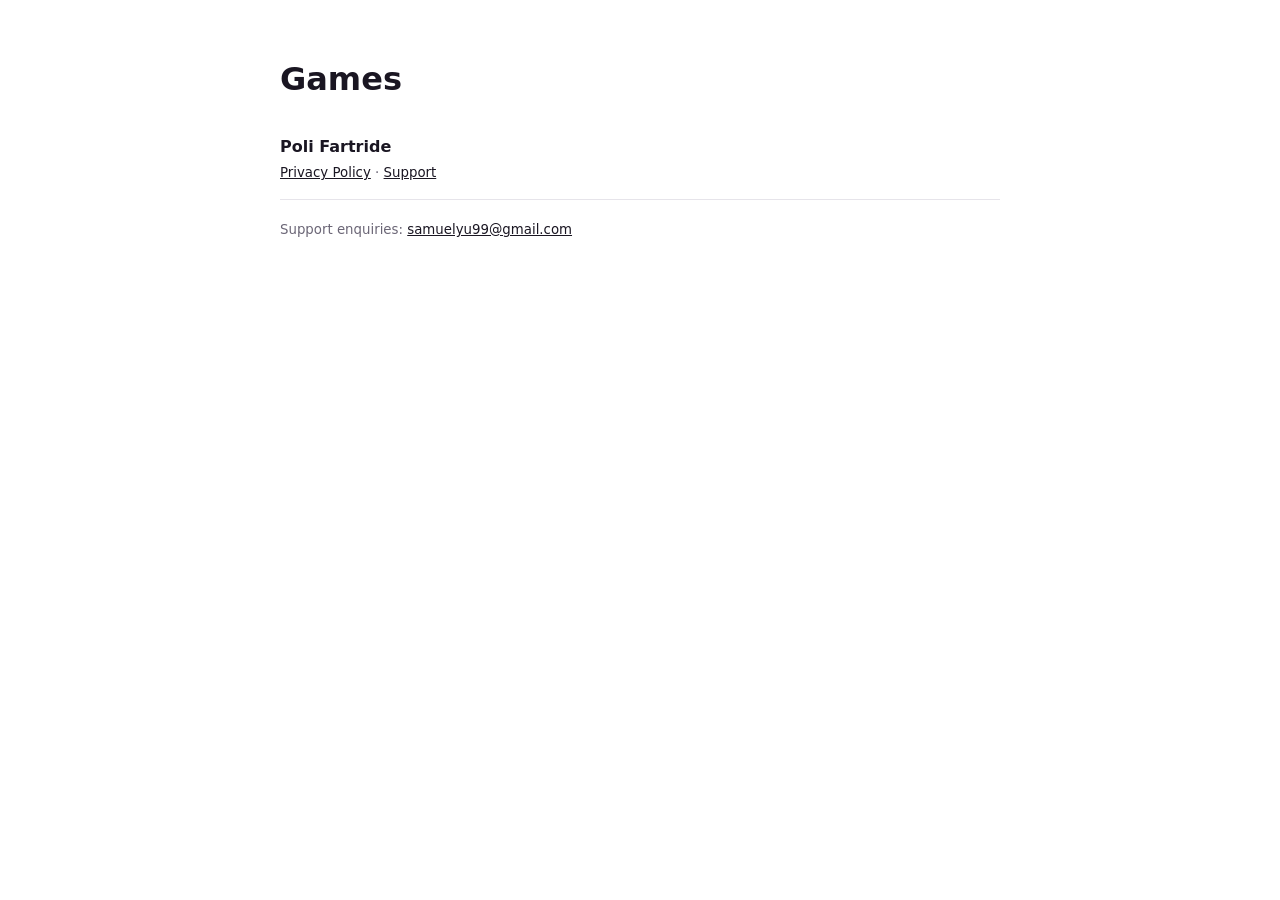
==== index.html @ e3ce4f30 "Studio site: privacy + support pages for Poli Fartride, reusable per-game structure" ====
<!doctype html>
<html lang="en"><head><meta charset="utf-8">
<meta name="viewport" content="width=device-width,initial-scale=1">
<title>Games</title>
<style>
body{font:16px/1.6 system-ui,-apple-system,Segoe UI,sans-serif;max-width:720px;margin:60px auto;padding:0 20px;color:#1a1622}
h1{line-height:1.2}ul{list-style:none;padding:0}
li{padding:14px 0;border-bottom:1px solid #e6e4ea}
a{color:#1a1622}small{color:#6b6676}
</style></head><body>
<h1>Games</h1>
<ul>
  <li><strong>Poli Fartride</strong><br>
    <small><a href="polifartride/privacy.html">Privacy Policy</a> ·
    <a href="polifartride/support.html">Support</a></small></li>
</ul>
<p><small>Support enquiries: <a href="mailto:samuelyu99@gmail.com">samuelyu99@gmail.com</a></small></p>
</body></html>
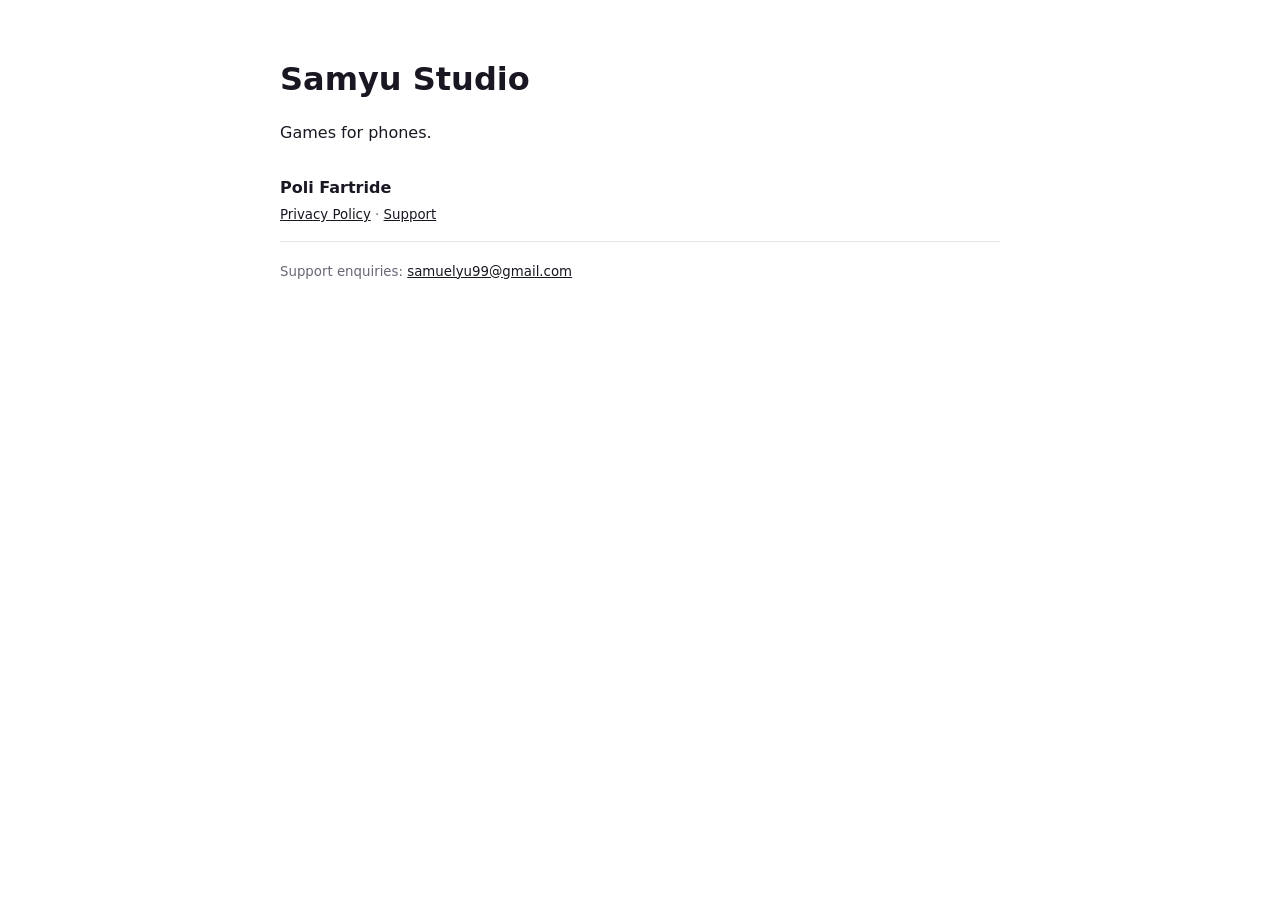
==== commit d13ce0ad: "Point site at samyu.studio custom domain" ====
--- a/index.html
+++ b/index.html
@@ -1,14 +1,15 @@
 <!doctype html>
 <html lang="en"><head><meta charset="utf-8">
 <meta name="viewport" content="width=device-width,initial-scale=1">
-<title>Games</title>
+<title>Samyu Studio</title>
 <style>
 body{font:16px/1.6 system-ui,-apple-system,Segoe UI,sans-serif;max-width:720px;margin:60px auto;padding:0 20px;color:#1a1622}
 h1{line-height:1.2}ul{list-style:none;padding:0}
 li{padding:14px 0;border-bottom:1px solid #e6e4ea}
 a{color:#1a1622}small{color:#6b6676}
 </style></head><body>
-<h1>Games</h1>
+<h1>Samyu Studio</h1>
+<p>Games for phones.</p>
 <ul>
   <li><strong>Poli Fartride</strong><br>
     <small><a href="polifartride/privacy.html">Privacy Policy</a> ·
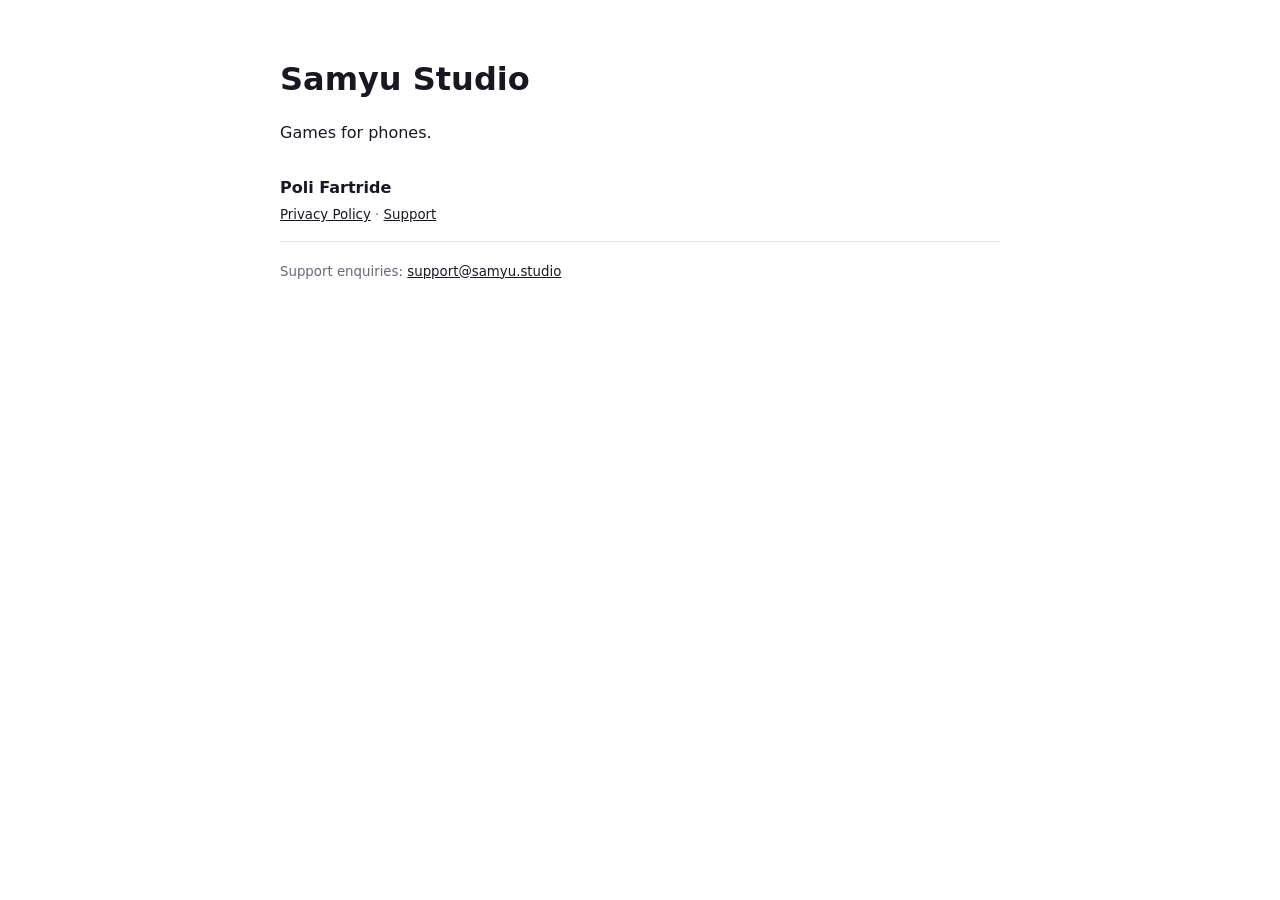
==== commit 44ff4ff8: "Use support@samyu.studio as the public contact" ====
--- a/index.html
+++ b/index.html
@@ -15,5 +15,5 @@
     <small><a href="polifartride/privacy.html">Privacy Policy</a> ·
     <a href="polifartride/support.html">Support</a></small></li>
 </ul>
-<p><small>Support enquiries: <a href="mailto:samuelyu99@gmail.com">samuelyu99@gmail.com</a></small></p>
+<p><small>Support enquiries: <a href="mailto:support@samyu.studio">support@samyu.studio</a></small></p>
 </body></html>
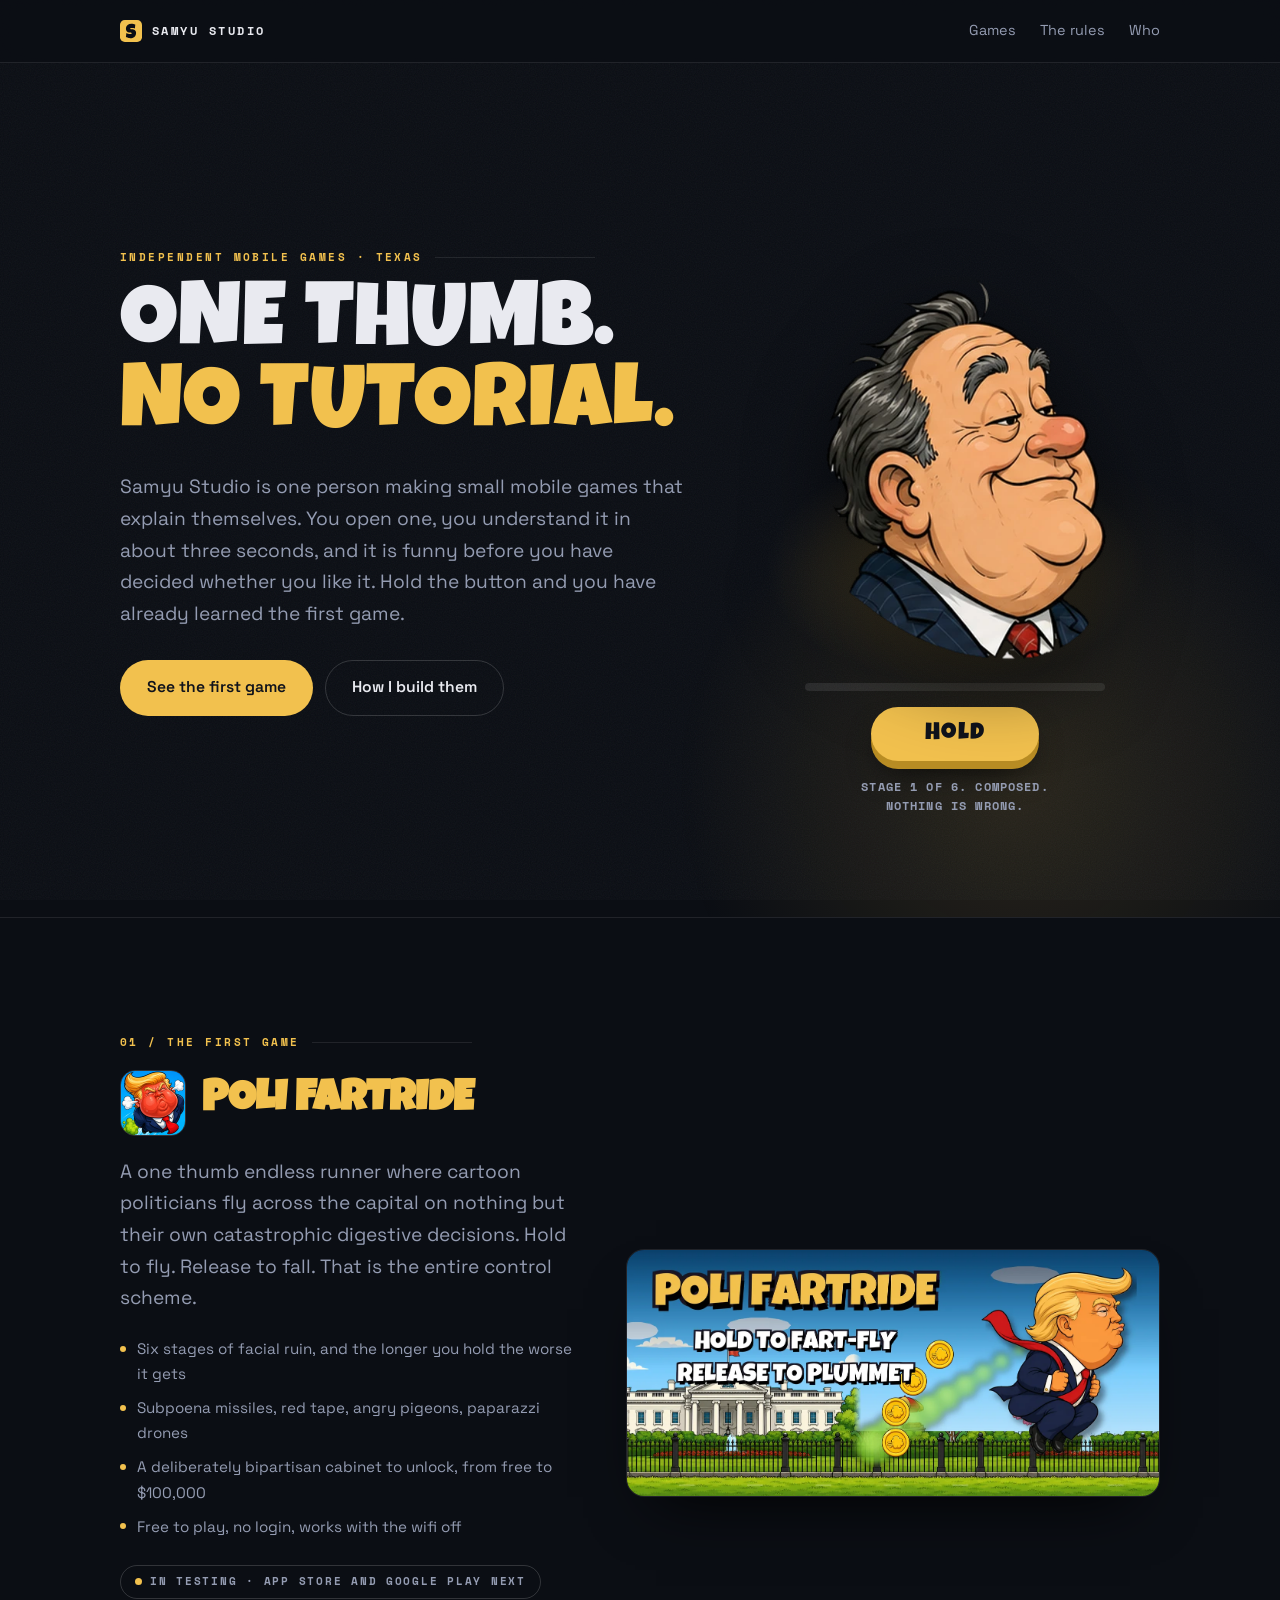
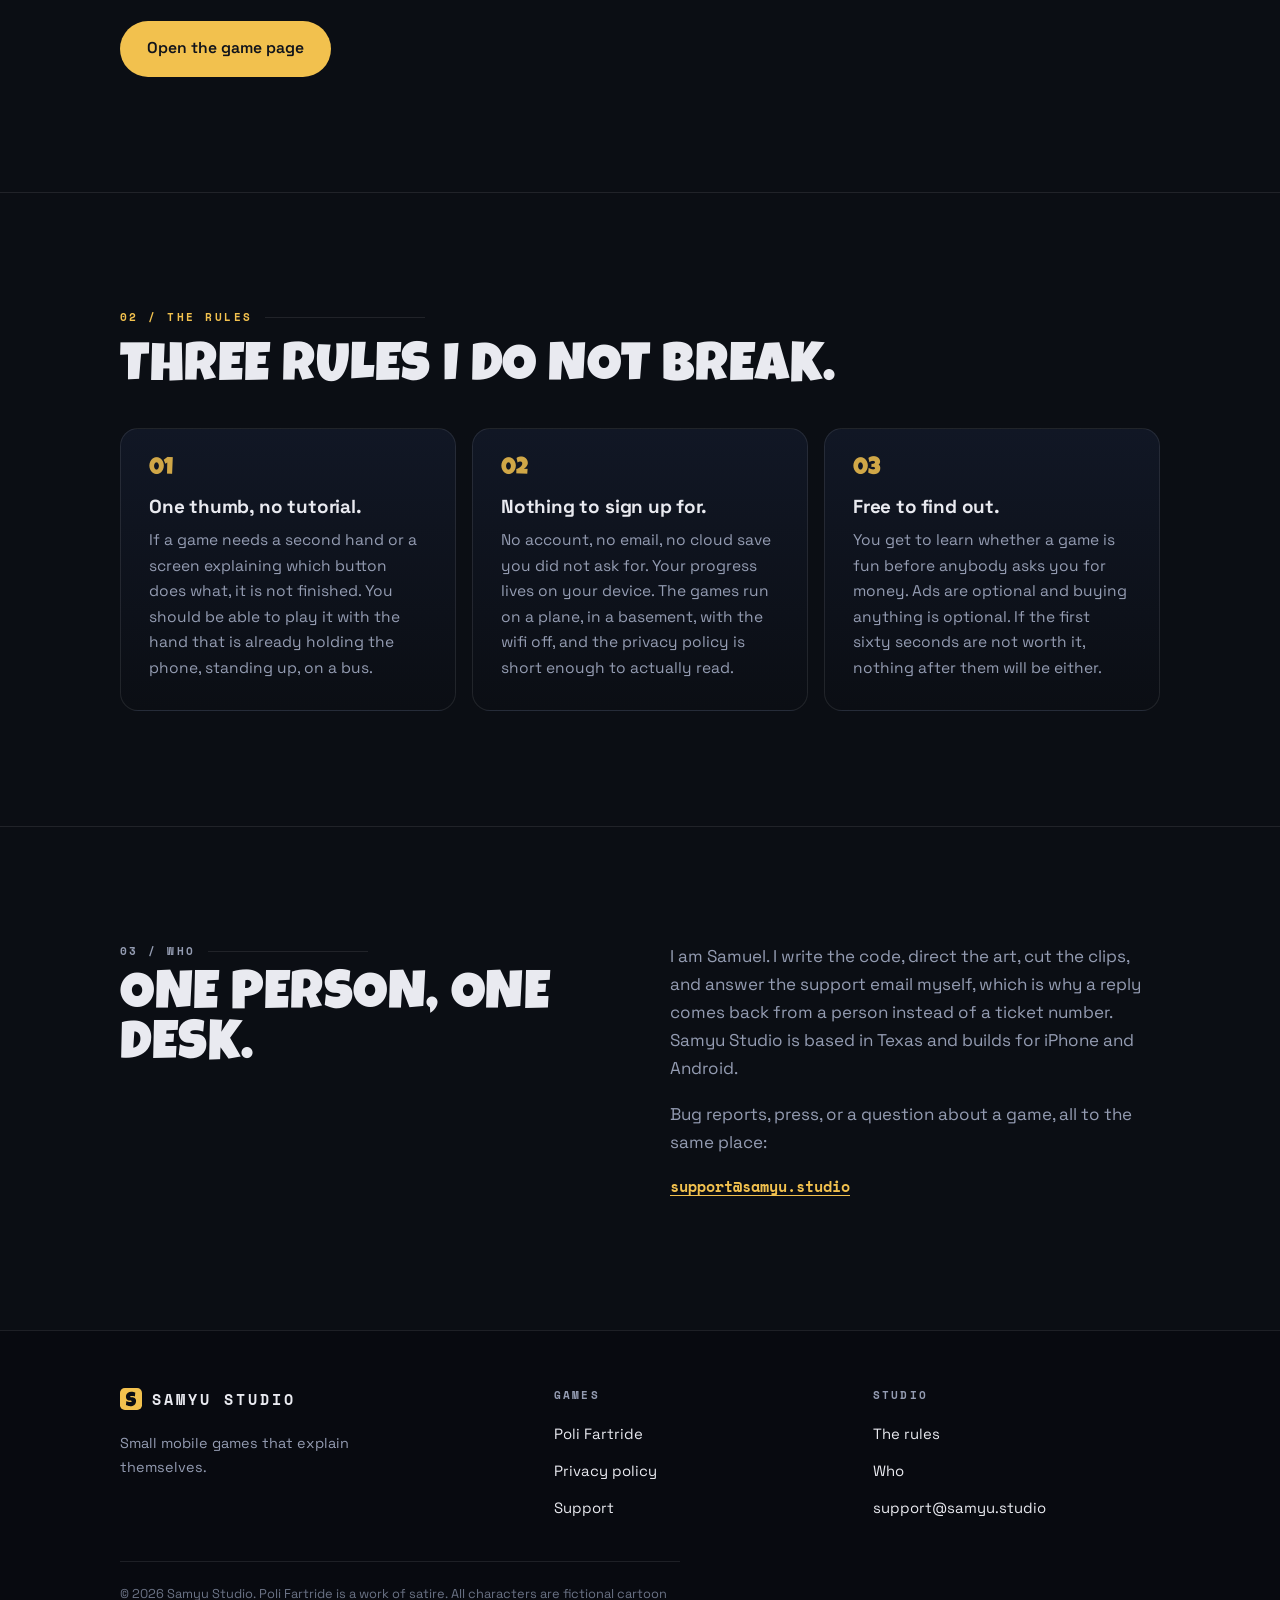
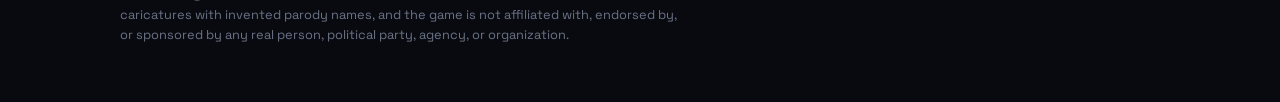
==== commit b430869f: "Rebuild samyu.studio as a game studio site Replaces the twenty-line stub with a real studio site, wi" ====
--- a/index.html
+++ b/index.html
@@ -1,19 +1,248 @@
-<!doctype html>
-<html lang="en"><head><meta charset="utf-8">
-<meta name="viewport" content="width=device-width,initial-scale=1">
-<title>Samyu Studio</title>
-<style>
-body{font:16px/1.6 system-ui,-apple-system,Segoe UI,sans-serif;max-width:720px;margin:60px auto;padding:0 20px;color:#1a1622}
-h1{line-height:1.2}ul{list-style:none;padding:0}
-li{padding:14px 0;border-bottom:1px solid #e6e4ea}
-a{color:#1a1622}small{color:#6b6676}
-</style></head><body>
-<h1>Samyu Studio</h1>
-<p>Games for phones.</p>
-<ul>
-  <li><strong>Poli Fartride</strong><br>
-    <small><a href="polifartride/privacy.html">Privacy Policy</a> ·
-    <a href="polifartride/support.html">Support</a></small></li>
-</ul>
-<p><small>Support enquiries: <a href="mailto:support@samyu.studio">support@samyu.studio</a></small></p>
-</body></html>
+<!doctype html>
+<html lang="en">
+  <head>
+    <meta charset="utf-8" />
+    <meta name="viewport" content="width=device-width, initial-scale=1" />
+    <title>Samyu Studio — small mobile games that explain themselves</title>
+    <meta
+      name="description"
+      content="Samyu Studio is a one person game studio in Texas making mobile games you play with one thumb and understand in three seconds. First game: Poli Fartride."
+    />
+    <link rel="canonical" href="https://samyu.studio/" />
+    <meta name="theme-color" content="#0b0e14" />
+    <link rel="icon" href="/assets/img/favicon.svg" type="image/svg+xml" />
+    <link rel="apple-touch-icon" href="/assets/img/apple-touch-icon.png" />
+
+    <meta property="og:type" content="website" />
+    <meta property="og:site_name" content="Samyu Studio" />
+    <meta property="og:title" content="Samyu Studio" />
+    <meta
+      property="og:description"
+      content="One thumb. No tutorial. Small mobile games that explain themselves."
+    />
+    <meta property="og:url" content="https://samyu.studio/" />
+    <meta property="og:image" content="https://samyu.studio/assets/img/og-studio.jpg" />
+    <meta property="og:image:width" content="1200" />
+    <meta property="og:image:height" content="630" />
+    <meta name="twitter:card" content="summary_large_image" />
+    <meta name="twitter:title" content="Samyu Studio" />
+    <meta
+      name="twitter:description"
+      content="One thumb. No tutorial. Small mobile games that explain themselves."
+    />
+    <meta name="twitter:image" content="https://samyu.studio/assets/img/og-studio.jpg" />
+
+    <!-- The two faces on the first screen. Preloaded so the headline and the
+         character paint together instead of one arriving after the other. -->
+    <link rel="preload" as="font" type="font/woff2" crossorigin href="/assets/fonts/luckiest-guy.woff2" />
+    <link rel="preload" as="font" type="font/woff2" crossorigin href="/assets/fonts/space-grotesk.woff2" />
+    <link rel="preload" as="image" fetchpriority="high" href="/assets/img/strain-0.webp" />
+
+    <link rel="stylesheet" href="/assets/css/site.css" />
+    <link rel="stylesheet" href="/assets/css/studio.css" />
+
+    <script type="application/ld+json">
+      {
+        "@context": "https://schema.org",
+        "@type": "Organization",
+        "name": "Samyu Studio",
+        "url": "https://samyu.studio/",
+        "logo": "https://samyu.studio/assets/img/favicon.svg",
+        "description": "Independent mobile game studio making one-thumb games for iOS and Android.",
+        "email": "support@samyu.studio",
+        "founder": { "@type": "Person", "name": "Samuel Yu" },
+        "address": { "@type": "PostalAddress", "addressRegion": "TX", "addressCountry": "US" }
+      }
+    </script>
+  </head>
+  <body>
+    <a class="skip" href="#main">Skip to content</a>
+
+    <header class="nav">
+      <div class="shell nav-in">
+        <a class="wordmark" href="/">
+          <img class="mark" src="/assets/img/favicon.svg" width="22" height="22" alt="" />
+          Samyu Studio
+        </a>
+        <nav class="nav-links" aria-label="Primary">
+          <a href="#games">Games</a>
+          <a href="#studio" class="hide-sm">The rules</a>
+          <a href="#who">Who</a>
+        </nav>
+      </div>
+    </header>
+
+    <main id="main">
+      <!-- ================================================== hero + demo == -->
+      <section class="hero">
+        <div class="shell hero-in">
+          <div>
+            <p class="label">Independent mobile games · Texas</p>
+            <h1 class="display">One thumb. <span class="l2">No tutorial.</span></h1>
+            <p class="lede">
+              Samyu Studio is one person making small mobile games that explain themselves. You open
+              one, you understand it in about three seconds, and it is funny before you have decided
+              whether you like it. Hold the button and you have already learned the first game.
+            </p>
+            <div class="cta-row">
+              <a class="btn btn-primary" href="/polifartride/">See the first game</a>
+              <a class="btn btn-ghost" href="#studio">How I build them</a>
+            </div>
+          </div>
+
+          <!-- The hold demo is the real game's six-stage strain art, driven by the
+               real game's only input. It is the pitch, not a decoration. -->
+          <div class="strain" data-strain>
+            <div class="strain-stage">
+              <img data-frame class="is-on" src="/assets/img/strain-0.webp" width="440" height="670" alt="A cartoon politician, composed, before anything goes wrong" fetchpriority="high" />
+              <img data-frame src="/assets/img/strain-1.webp" width="440" height="670" alt="" aria-hidden="true" />
+              <img data-frame src="/assets/img/strain-2.webp" width="440" height="670" alt="" aria-hidden="true" />
+              <img data-frame src="/assets/img/strain-3.webp" width="440" height="670" alt="" aria-hidden="true" />
+              <img data-frame src="/assets/img/strain-4.webp" width="440" height="670" alt="" aria-hidden="true" />
+              <img data-frame src="/assets/img/strain-5.webp" width="440" height="670" alt="" aria-hidden="true" />
+            </div>
+            <div class="strain-meter" aria-hidden="true"><span data-fill></span></div>
+            <button class="hold" type="button" data-hold>Hold</button>
+            <p class="strain-read" data-readout aria-live="polite"></p>
+          </div>
+        </div>
+      </section>
+
+      <hr class="rule" />
+
+      <!-- ======================================================= the game == -->
+      <section id="games">
+        <div class="shell">
+          <p class="label">01 / The first game</p>
+          <div class="feature">
+            <div>
+              <div class="feature-head">
+                <img src="/assets/img/icon-poli-512.webp" width="512" height="512" alt="Poli Fartride app icon" />
+                <h2 class="game-title">Poli&nbsp;Fartride</h2>
+              </div>
+              <p class="lede">
+                A one thumb endless runner where cartoon politicians fly across the capital on
+                nothing but their own catastrophic digestive decisions. Hold to fly. Release to
+                fall. That is the entire control scheme.
+              </p>
+              <ul class="spec">
+                <li>Six stages of facial ruin, and the longer you hold the worse it gets</li>
+                <li>Subpoena missiles, red tape, angry pigeons, paparazzi drones</li>
+                <li>A deliberately bipartisan cabinet to unlock, from free to $100,000</li>
+                <li>Free to play, no login, works with the wifi off</li>
+              </ul>
+              <p class="pill" style="margin: 0 0 22px"><span class="dot"></span>In testing · App Store and Google Play next</p>
+              <div class="cta-row" style="margin-top: 0">
+                <a class="btn btn-primary" href="/polifartride/">Open the game page</a>
+              </div>
+            </div>
+            <div class="shot">
+              <img src="/assets/img/shot-1.webp" width="1389" height="642" alt="Poli Fartride key art: a caricature politician fart-flying past the White House, captioned hold to fart-fly, release to plummet" loading="lazy" />
+            </div>
+          </div>
+        </div>
+      </section>
+
+      <hr class="rule" />
+
+      <!-- ========================================================= rules == -->
+      <section id="studio">
+        <div class="shell">
+          <p class="label">02 / The rules</p>
+          <h2 class="display" style="margin-bottom: 34px">Three rules I do not break.</h2>
+          <div class="grid-3">
+            <div class="card">
+              <span class="num">01</span>
+              <h3>One thumb, no tutorial.</h3>
+              <p>
+                If a game needs a second hand or a screen explaining which button does what, it is
+                not finished. You should be able to play it with the hand that is already holding
+                the phone, standing up, on a bus.
+              </p>
+            </div>
+            <div class="card">
+              <span class="num">02</span>
+              <h3>Nothing to sign up for.</h3>
+              <p>
+                No account, no email, no cloud save you did not ask for. Your progress lives on your
+                device. The games run on a plane, in a basement, with the wifi off, and the privacy
+                policy is short enough to actually read.
+              </p>
+            </div>
+            <div class="card">
+              <span class="num">03</span>
+              <h3>Free to find out.</h3>
+              <p>
+                You get to learn whether a game is fun before anybody asks you for money. Ads are
+                optional and buying anything is optional. If the first sixty seconds are not worth
+                it, nothing after them will be either.
+              </p>
+            </div>
+          </div>
+        </div>
+      </section>
+
+      <hr class="rule" />
+
+      <!-- =========================================================== who == -->
+      <section id="who">
+        <div class="shell who">
+          <div>
+            <p class="label">03 / Who</p>
+            <h2 class="display">One person, one desk.</h2>
+          </div>
+          <div>
+            <p>
+              I am Samuel. I write the code, direct the art, cut the clips, and answer the support
+              email myself, which is why a reply comes back from a person instead of a ticket
+              number. Samyu Studio is based in Texas and builds for iPhone and Android.
+            </p>
+            <p>
+              Bug reports, press, or a question about a game, all to the same place:
+            </p>
+            <p class="mail"><a href="mailto:support@samyu.studio">support@samyu.studio</a></p>
+          </div>
+        </div>
+      </section>
+    </main>
+
+    <footer class="foot">
+      <div class="shell">
+        <div class="foot-grid">
+          <div class="foot-brand">
+            <a class="wordmark" href="/">
+              <img class="mark" src="/assets/img/favicon.svg" width="22" height="22" alt="" />
+              Samyu Studio
+            </a>
+            <p style="color: var(--muted); font-size: 0.9rem; max-width: 34ch; margin: 14px 0 0">
+              Small mobile games that explain themselves.
+            </p>
+          </div>
+          <div>
+            <h4>Games</h4>
+            <ul>
+              <li><a href="/polifartride/">Poli Fartride</a></li>
+              <li><a href="/polifartride/privacy.html">Privacy policy</a></li>
+              <li><a href="/polifartride/support.html">Support</a></li>
+            </ul>
+          </div>
+          <div>
+            <h4>Studio</h4>
+            <ul>
+              <li><a href="#studio">The rules</a></li>
+              <li><a href="#who">Who</a></li>
+              <li><a href="mailto:support@samyu.studio">support@samyu.studio</a></li>
+            </ul>
+          </div>
+        </div>
+        <p class="fineprint">
+          © 2026 Samyu Studio. Poli Fartride is a work of satire. All characters are fictional
+          cartoon caricatures with invented parody names, and the game is not affiliated with,
+          endorsed by, or sponsored by any real person, political party, agency, or organization.
+        </p>
+      </div>
+    </footer>
+
+    <script src="/assets/js/strain.js" defer></script>
+  </body>
+</html>
--- a/assets/css/site.css
+++ b/assets/css/site.css
@@ -0,0 +1,430 @@
+/* =========================================================================
+   samyu.studio — shared design system
+
+   One stylesheet for the whole domain: the studio pages, the per-game pages,
+   and the privacy/support pages the app stores link to. The legal pages are
+   part of the brand here rather than an afterthought, because they are the
+   pages Apple, Google and actual players are most likely to open first.
+
+   Fonts are self-hosted (three files, 66 KB total). Luckiest Guy is the
+   typeface the game itself renders in, so the site and the product speak in
+   the same voice.
+   ========================================================================= */
+
+/* ---------------------------------------------------------------- fonts -- */
+@font-face {
+  font-family: 'Luckiest Guy';
+  src: url('../fonts/luckiest-guy.woff2') format('woff2');
+  font-weight: 400;
+  font-display: swap;
+}
+@font-face {
+  font-family: 'Space Grotesk';
+  src: url('../fonts/space-grotesk.woff2') format('woff2');
+  font-weight: 300 700; /* variable: one file covers the range */
+  font-display: swap;
+}
+@font-face {
+  font-family: 'Space Mono';
+  src: url('../fonts/space-mono-700.woff2') format('woff2');
+  font-weight: 700;
+  font-display: swap;
+}
+
+/* ---------------------------------------------------------------- tokens -- */
+:root {
+  --ink: #0b0e14;
+  --ink-2: #111725;
+  --ink-3: #1a2133;
+  --line: rgba(255, 255, 255, 0.09);
+  --line-2: rgba(255, 255, 255, 0.16);
+  --text: #e9eaf0;
+  --muted: #949cb2;
+  --gold: #f2c14e;
+  --gold-hot: #ffd873;
+  --red: #d63b31;
+  --sky: #11a6fd;
+
+  --display: 'Luckiest Guy', 'Arial Black', system-ui, sans-serif;
+  --sans: 'Space Grotesk', system-ui, -apple-system, 'Segoe UI', sans-serif;
+  --mono: 'Space Mono', ui-monospace, 'SFMono-Regular', Menlo, monospace;
+
+  --shell: 1120px;
+  --pad: clamp(20px, 5vw, 40px);
+  --radius: 18px;
+}
+
+/* ----------------------------------------------------------------- base -- */
+*,
+*::before,
+*::after {
+  box-sizing: border-box;
+}
+html {
+  -webkit-text-size-adjust: 100%;
+  scroll-behavior: smooth;
+}
+@media (prefers-reduced-motion: reduce) {
+  html {
+    scroll-behavior: auto;
+  }
+}
+body {
+  margin: 0;
+  background: var(--ink);
+  color: var(--text);
+  font-family: var(--sans);
+  font-size: 17px;
+  line-height: 1.65;
+  -webkit-font-smoothing: antialiased;
+  overflow-x: hidden;
+}
+img {
+  max-width: 100%;
+  height: auto;
+  display: block;
+}
+a {
+  color: var(--gold);
+  text-decoration-thickness: 1px;
+  text-underline-offset: 3px;
+}
+a:hover {
+  color: var(--gold-hot);
+}
+:focus-visible {
+  outline: 2px solid var(--gold);
+  outline-offset: 3px;
+  border-radius: 4px;
+}
+
+.shell {
+  width: 100%;
+  max-width: var(--shell);
+  margin-inline: auto;
+  padding-inline: var(--pad);
+}
+.skip {
+  position: absolute;
+  left: -9999px;
+}
+.skip:focus {
+  left: 12px;
+  top: 12px;
+  z-index: 99;
+  background: var(--gold);
+  color: #000;
+  padding: 10px 16px;
+  border-radius: 8px;
+  font-weight: 700;
+}
+
+/* --------------------------------------------------------------- type ---- */
+.display {
+  font-family: var(--display);
+  font-weight: 400;
+  line-height: 0.92;
+  letter-spacing: 0.01em;
+  text-transform: uppercase;
+  margin: 0;
+}
+h1.display {
+  font-size: clamp(2.9rem, 10vw, 6.1rem);
+}
+h2.display {
+  font-size: clamp(2rem, 5.6vw, 3.4rem);
+}
+h3 {
+  font-size: 1.18rem;
+  line-height: 1.3;
+  margin: 0 0 8px;
+  letter-spacing: -0.01em;
+}
+.lede {
+  font-size: clamp(1.03rem, 1.6vw, 1.2rem);
+  color: var(--muted);
+  max-width: 54ch;
+  margin: 0;
+}
+.label {
+  font-family: var(--mono);
+  font-size: 0.7rem;
+  letter-spacing: 0.22em;
+  text-transform: uppercase;
+  color: var(--gold);
+  margin: 0 0 18px;
+  display: flex;
+  align-items: center;
+  gap: 12px;
+}
+.label::after {
+  content: '';
+  flex: 1;
+  height: 1px;
+  background: var(--line);
+  max-width: 160px;
+}
+.gold {
+  color: var(--gold);
+}
+
+/* -------------------------------------------------------------- buttons -- */
+.btn {
+  display: inline-flex;
+  align-items: center;
+  gap: 10px;
+  padding: 14px 26px;
+  border-radius: 999px;
+  font-weight: 600;
+  font-size: 0.98rem;
+  text-decoration: none;
+  border: 1px solid transparent;
+  transition: transform 0.15s ease, background 0.15s ease, border-color 0.15s ease;
+}
+.btn-primary {
+  background: var(--gold);
+  color: #10131b;
+}
+.btn-primary:hover {
+  background: var(--gold-hot);
+  color: #10131b;
+  transform: translateY(-2px);
+}
+.btn-ghost {
+  border-color: var(--line-2);
+  color: var(--text);
+}
+.btn-ghost:hover {
+  border-color: var(--gold);
+  color: var(--gold);
+  transform: translateY(-2px);
+}
+@media (prefers-reduced-motion: reduce) {
+  .btn:hover {
+    transform: none;
+  }
+}
+
+.pill {
+  display: inline-flex;
+  align-items: center;
+  gap: 8px;
+  font-family: var(--mono);
+  font-size: 0.68rem;
+  letter-spacing: 0.16em;
+  text-transform: uppercase;
+  padding: 7px 14px;
+  border-radius: 999px;
+  border: 1px solid var(--line-2);
+  color: var(--muted);
+}
+.pill .dot {
+  width: 7px;
+  height: 7px;
+  border-radius: 50%;
+  background: var(--gold);
+}
+
+/* ------------------------------------------------------------------ nav -- */
+.nav {
+  position: sticky;
+  top: 0;
+  z-index: 20;
+  background: rgba(11, 14, 20, 0.82);
+  backdrop-filter: blur(12px);
+  border-bottom: 1px solid var(--line);
+}
+.nav-in {
+  display: flex;
+  align-items: center;
+  justify-content: space-between;
+  gap: 16px;
+  height: 62px;
+}
+.wordmark {
+  display: inline-flex;
+  align-items: center;
+  gap: 10px;
+  font-family: var(--mono);
+  font-size: 0.78rem;
+  letter-spacing: 0.2em;
+  text-transform: uppercase;
+  color: var(--text);
+  text-decoration: none;
+}
+.wordmark:hover {
+  color: var(--gold);
+}
+.mark {
+  width: 22px;
+  height: 22px;
+  flex: none;
+}
+.nav-links {
+  display: flex;
+  gap: 24px;
+  font-size: 0.9rem;
+}
+.nav-links a {
+  color: var(--muted);
+  text-decoration: none;
+}
+.nav-links a:hover {
+  color: var(--text);
+}
+@media (max-width: 560px) {
+  .nav-links {
+    gap: 16px;
+    font-size: 0.84rem;
+  }
+  .nav-links .hide-sm {
+    display: none;
+  }
+}
+
+/* -------------------------------------------------------------- sections -- */
+section {
+  padding-block: clamp(64px, 9vw, 116px);
+  position: relative;
+}
+.rule {
+  border: 0;
+  border-top: 1px solid var(--line);
+  margin: 0;
+}
+
+/* ---------------------------------------------------------------- cards -- */
+.card {
+  background: linear-gradient(180deg, var(--ink-2), var(--ink));
+  border: 1px solid var(--line);
+  border-radius: var(--radius);
+  padding: 28px;
+}
+.card p {
+  color: var(--muted);
+  margin: 0;
+  font-size: 0.97rem;
+}
+.grid-3 {
+  display: grid;
+  gap: 16px;
+  grid-template-columns: repeat(auto-fit, minmax(258px, 1fr));
+}
+.num {
+  font-family: var(--display);
+  font-size: 1.5rem;
+  color: var(--gold);
+  line-height: 1;
+  display: block;
+  margin-bottom: 14px;
+  opacity: 0.85;
+}
+
+/* --------------------------------------------------------------- footer -- */
+.foot {
+  border-top: 1px solid var(--line);
+  padding-block: 56px 44px;
+  background: #080a10;
+}
+.foot-grid {
+  display: grid;
+  gap: 32px;
+  grid-template-columns: 1.4fr 1fr 1fr;
+}
+@media (max-width: 700px) {
+  .foot-grid {
+    grid-template-columns: 1fr 1fr;
+  }
+  .foot-brand {
+    grid-column: 1 / -1;
+  }
+}
+.foot h4 {
+  font-family: var(--mono);
+  font-size: 0.68rem;
+  letter-spacing: 0.2em;
+  text-transform: uppercase;
+  color: var(--muted);
+  margin: 0 0 14px;
+  font-weight: 700;
+}
+.foot ul {
+  list-style: none;
+  margin: 0;
+  padding: 0;
+  display: grid;
+  gap: 9px;
+}
+.foot a {
+  color: var(--text);
+  text-decoration: none;
+  font-size: 0.93rem;
+}
+.foot a:hover {
+  color: var(--gold);
+  text-decoration: underline;
+}
+.fineprint {
+  margin-top: 40px;
+  padding-top: 22px;
+  border-top: 1px solid var(--line);
+  color: #6b7386;
+  font-size: 0.8rem;
+  line-height: 1.6;
+  max-width: 70ch;
+}
+
+/* ============================ legal + support pages ====================== */
+/* Same shell as the rest of the site, tuned for long-form reading. The words
+   inside are unchanged from what the store listings were reviewed against. */
+.prose {
+  max-width: 68ch;
+  padding-block: clamp(48px, 7vw, 84px);
+}
+.prose h1 {
+  font-family: var(--display);
+  font-weight: 400;
+  text-transform: uppercase;
+  font-size: clamp(1.9rem, 5vw, 2.9rem);
+  line-height: 1;
+  margin: 0 0 10px;
+}
+.prose h2 {
+  font-size: 1.16rem;
+  margin: 2.4em 0 0.5em;
+  letter-spacing: -0.01em;
+}
+.prose p {
+  color: #c3c8d6;
+  margin: 0 0 1.05em;
+}
+.prose strong {
+  color: var(--text);
+}
+.prose .updated {
+  font-family: var(--mono);
+  font-size: 0.72rem;
+  letter-spacing: 0.16em;
+  text-transform: uppercase;
+  color: var(--muted);
+}
+.prose code {
+  background: var(--ink-3);
+  padding: 2px 6px;
+  border-radius: 5px;
+  font-family: var(--mono);
+  font-size: 0.85em;
+}
+.crumb {
+  font-family: var(--mono);
+  font-size: 0.7rem;
+  letter-spacing: 0.18em;
+  text-transform: uppercase;
+  color: var(--muted);
+  text-decoration: none;
+  display: inline-block;
+  margin-bottom: 26px;
+}
+.crumb:hover {
+  color: var(--gold);
+}
--- a/assets/css/studio.css
+++ b/assets/css/studio.css
@@ -0,0 +1,290 @@
+/* =========================================================================
+   Studio home — hero, the hold demo, the game feature, the rules.
+   Loads after site.css.
+   ========================================================================= */
+
+/* Very low-amplitude noise over the whole page. Flat near-black reads as cheap
+   on OLED phones; the grain gives it a printed surface for ~1 KB and no request. */
+body::before {
+  content: '';
+  position: fixed;
+  inset: 0;
+  z-index: 0;
+  pointer-events: none;
+  opacity: 0.05;
+  background-image: url("data:image/svg+xml,%3Csvg xmlns='http://www.w3.org/2000/svg' width='140' height='140'%3E%3Cfilter id='n'%3E%3CfeTurbulence type='fractalNoise' baseFrequency='0.85' numOctaves='3'/%3E%3C/filter%3E%3Crect width='140' height='140' filter='url(%23n)'/%3E%3C/svg%3E");
+}
+.nav,
+main,
+.foot {
+  position: relative;
+  z-index: 1;
+}
+
+/* ----------------------------------------------------------------- hero -- */
+.hero {
+  padding-block: clamp(44px, 7vw, 86px) clamp(56px, 8vw, 104px);
+  overflow: hidden;
+}
+.hero::after {
+  /* warm floor light, roughly where the hold button sits */
+  content: '';
+  position: absolute;
+  right: -10%;
+  bottom: -30%;
+  width: 70vw;
+  height: 70vw;
+  max-width: 780px;
+  max-height: 780px;
+  background: radial-gradient(circle, rgba(242, 193, 78, 0.13), transparent 62%);
+  pointer-events: none;
+  z-index: 0;
+}
+.hero-in {
+  position: relative;
+  z-index: 1;
+  display: grid;
+  grid-template-columns: 1.16fr 0.84fr;
+  gap: clamp(28px, 5vw, 64px);
+  align-items: center;
+}
+/* Sized against the LEFT COLUMN, not the viewport: "NO TUTORIAL." in Luckiest Guy
+   runs about 6x its font size, so the global display clamp overflows this column
+   and breaks the headline onto four lines. */
+.hero h1 {
+  margin: 14px 0 0;
+  font-size: clamp(2.4rem, 7vw, 5.6rem);
+}
+.hero h1 .l2 {
+  display: block;
+  color: var(--gold);
+}
+.hero .lede {
+  margin-top: 22px;
+}
+.cta-row {
+  display: flex;
+  flex-wrap: wrap;
+  gap: 12px;
+  margin-top: 30px;
+}
+@media (max-width: 860px) {
+  .hero-in {
+    grid-template-columns: 1fr;
+  }
+  /* Stacked, the headline gets the full shell width back. */
+  .hero h1 {
+    font-size: clamp(2.9rem, 12vw, 4.4rem);
+  }
+}
+
+/* ------------------------------------------------------------ hold demo -- */
+.strain {
+  position: relative;
+  display: grid;
+  justify-items: center;
+  gap: 16px;
+}
+.strain-stage {
+  position: relative;
+  width: min(340px, 74vw);
+  aspect-ratio: 440 / 670;
+  filter: drop-shadow(0 26px 40px rgba(0, 0, 0, 0.55));
+}
+.strain-stage::before {
+  /* pool of light the character sits in, so he is not floating on flat black */
+  content: '';
+  position: absolute;
+  left: 50%;
+  bottom: -4%;
+  translate: -50% 0;
+  width: 116%;
+  height: 46%;
+  background: radial-gradient(ellipse at center, rgba(242, 193, 78, 0.2), transparent 68%);
+  z-index: -1;
+  transition: background 0.3s ease;
+}
+.is-max .strain-stage::before {
+  background: radial-gradient(ellipse at center, rgba(214, 59, 49, 0.34), transparent 68%);
+}
+.strain-stage img {
+  position: absolute;
+  inset: 0;
+  width: 100%;
+  height: 100%;
+  object-fit: contain;
+  opacity: 0;
+}
+.strain-stage img.is-on {
+  opacity: 1;
+}
+/* He strains while you hold, and loses it entirely at the top of the meter. */
+.is-held .strain-stage {
+  animation: strain-shudder 0.14s linear infinite;
+}
+.is-max .strain-stage {
+  animation: strain-shake 0.07s linear infinite;
+}
+@keyframes strain-shudder {
+  50% {
+    transform: translate3d(0.6px, -0.8px, 0);
+  }
+}
+@keyframes strain-shake {
+  25% {
+    transform: translate3d(-2.5px, 1px, 0) rotate(-0.5deg);
+  }
+  75% {
+    transform: translate3d(2.5px, -1px, 0) rotate(0.5deg);
+  }
+}
+@media (prefers-reduced-motion: reduce) {
+  .is-held .strain-stage,
+  .is-max .strain-stage {
+    animation: none;
+  }
+}
+
+.strain-meter {
+  width: min(300px, 70vw);
+  height: 8px;
+  border-radius: 999px;
+  background: rgba(255, 255, 255, 0.09);
+  overflow: hidden;
+}
+.strain-meter span {
+  display: block;
+  height: 100%;
+  border-radius: 999px;
+  background: linear-gradient(90deg, var(--gold), var(--gold-hot));
+  transform: scaleX(0);
+  transform-origin: left center;
+}
+.is-max .strain-meter span {
+  background: linear-gradient(90deg, var(--gold), var(--red));
+}
+
+.hold {
+  font-family: var(--display);
+  font-size: 1.5rem;
+  letter-spacing: 0.06em;
+  color: #10131b;
+  background: var(--gold);
+  border: 0;
+  border-radius: 999px;
+  padding: 15px 54px;
+  cursor: pointer;
+  touch-action: none; /* a hold must not become a page scroll */
+  user-select: none;
+  -webkit-user-select: none;
+  -webkit-tap-highlight-color: transparent;
+  box-shadow: 0 8px 0 #b98d24, 0 18px 34px -12px rgba(0, 0, 0, 0.9);
+  transition: transform 0.06s ease, box-shadow 0.06s ease, background 0.2s ease;
+}
+.is-held .hold {
+  transform: translateY(6px);
+  box-shadow: 0 2px 0 #b98d24, 0 8px 18px -10px rgba(0, 0, 0, 0.9);
+}
+.is-max .hold {
+  background: var(--red);
+  box-shadow: 0 2px 0 #92251d, 0 8px 18px -10px rgba(0, 0, 0, 0.9);
+  color: #fff;
+}
+.strain-read {
+  font-family: var(--mono);
+  font-size: 0.72rem;
+  letter-spacing: 0.1em;
+  text-transform: uppercase;
+  color: var(--muted);
+  margin: 0;
+  text-align: center;
+  min-height: 2.4em;
+  max-width: 30ch;
+}
+
+/* ---------------------------------------------------------- game feature -- */
+.feature {
+  display: grid;
+  grid-template-columns: 0.92fr 1.08fr;
+  gap: clamp(26px, 4vw, 56px);
+  align-items: center;
+}
+@media (max-width: 820px) {
+  .feature {
+    grid-template-columns: 1fr;
+  }
+}
+.feature-head {
+  display: flex;
+  align-items: center;
+  gap: 16px;
+  margin-bottom: 20px;
+}
+.feature-head img {
+  width: 66px;
+  height: 66px;
+  border-radius: 15px;
+  border: 1px solid var(--line-2);
+  flex: none;
+}
+.game-title {
+  font-family: var(--display);
+  font-size: clamp(1.9rem, 4.4vw, 2.7rem);
+  line-height: 0.94;
+  text-transform: uppercase;
+  margin: 0;
+  color: var(--gold);
+}
+.feature .lede {
+  margin-bottom: 22px;
+}
+.spec {
+  list-style: none;
+  margin: 0 0 26px;
+  padding: 0;
+  display: grid;
+  gap: 9px;
+  font-size: 0.95rem;
+  color: var(--muted);
+}
+.spec li {
+  display: flex;
+  gap: 11px;
+}
+.spec li::before {
+  content: '';
+  width: 6px;
+  height: 6px;
+  border-radius: 50%;
+  background: var(--gold);
+  margin-top: 0.62em;
+  flex: none;
+}
+.shot {
+  border-radius: var(--radius);
+  border: 1px solid var(--line);
+  overflow: hidden;
+  box-shadow: 0 30px 60px -30px rgba(0, 0, 0, 0.95);
+}
+
+/* ------------------------------------------------------------------ who -- */
+.who {
+  display: grid;
+  grid-template-columns: 1fr 1fr;
+  gap: clamp(26px, 5vw, 60px);
+  align-items: start;
+}
+@media (max-width: 760px) {
+  .who {
+    grid-template-columns: 1fr;
+  }
+}
+.who p {
+  color: var(--muted);
+  margin: 0 0 1.05em;
+  max-width: 56ch;
+}
+.who .mail {
+  font-family: var(--mono);
+  font-size: 0.95rem;
+}
